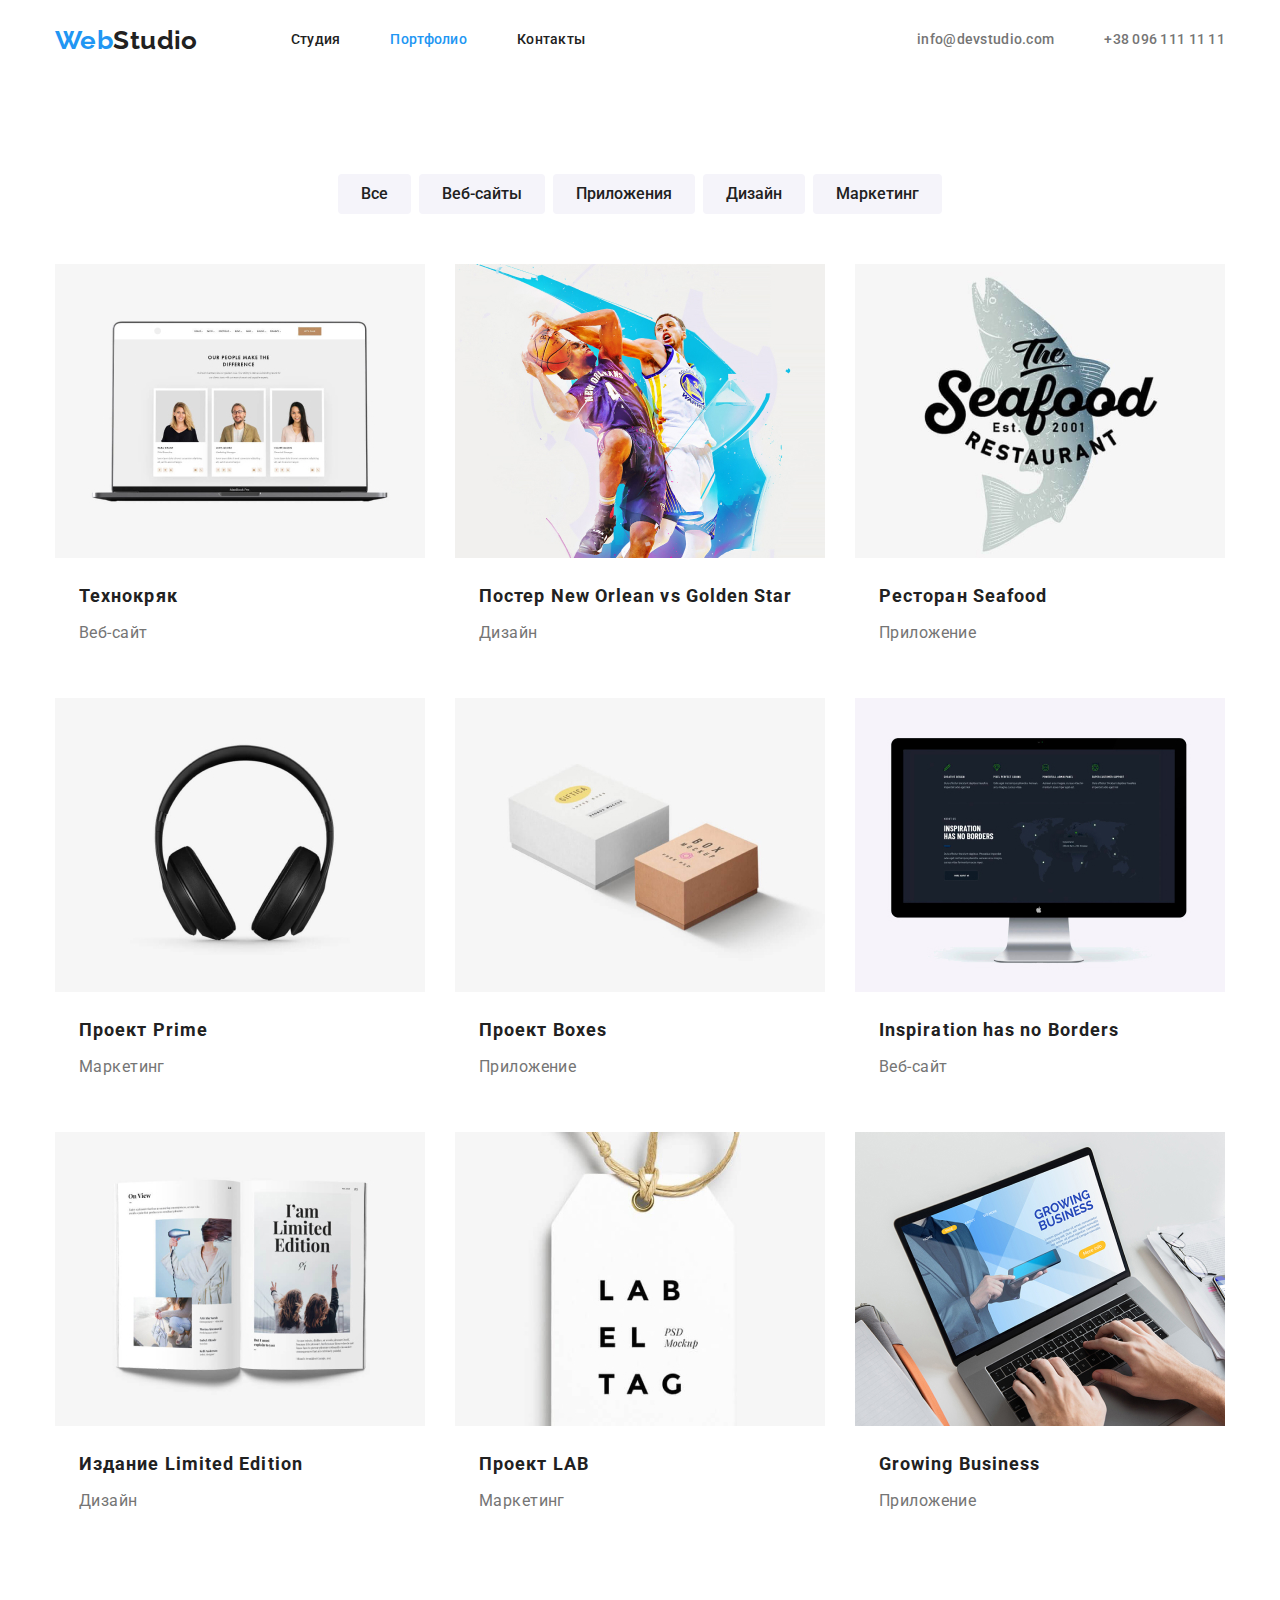
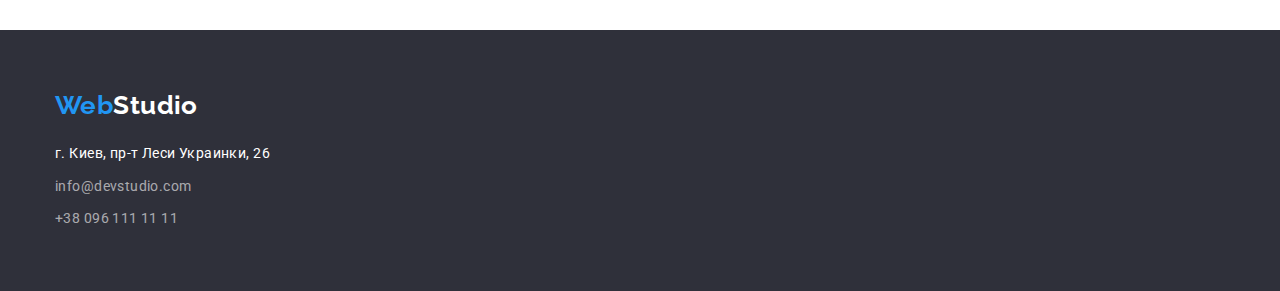
==== portfolio.html @ 5b0ddda3 "hw-03-v01" ====
<!DOCTYPE html>
<html lang="en">

    <head>
        <meta charset="UTF-8">
        <meta name="viewport" content="width=device-width, initial-scale=1.0">
        <title>WebStudio</title>
        <link href="https://fonts.googleapis.com/css2?family=Raleway:wght@700&family=Roboto:wght@400;500;700;900&display=swap"
            rel="stylesheet" />
        <link rel="stylesheet" href="https://cdnjs.cloudflare.com/ajax/libs/modern-normalize/1.0.0/modern-normalize.min.css" />
        <link rel="stylesheet" href="./css/styles.css" />
        <link rel="stylesheet" href="./css/portfolio.css" />
        
    </head>

    <body>
        <header>
            <div class="container">
                <nav class="main-nav">
                    <a href="./index.html" class="logo"><span class="logo-accent">Web</span>Studio</a>
        
                    <ul class="site-nav list">
                        <li class="item"><a href="./index.html" class="link">Студия</a></li>
                        <li class="item"><a href="./portfolio.html" class="link current">Портфолио</a></li>
                        <li class="item"><a href="#" class="link">Контакты</a></li>
                    </ul>
                </nav>
        
                <ul class="contacts list">
                    <li class="item">
                        <a href="mailto:info@devstudio.com" class="link">info@devstudio.com</a>
                    </li>
                    <li class="item">
                        <a href="tel:+380961111111" class="link">+38 096 111 11 11</a>
                    </li>
                </ul>
            </div>
        </header>

        <main>
            <div class="container">
                <!-- Buttons -->
                <h1 class="visually-hidden">Портфолио</h1>
                <ul class="selection list">
                    <li class="item">
                        <button class="button">Все</button>
                    </li>
                    <li class="item">
                        <button class="button">Веб-сайты</button>
                    </li>
                    <li class="item">
                        <button class="button">Приложения</button>
                    </li>
                    <li class="item">
                        <button class="button">Дизайн</button>
                    </li>
                    <li class="item">
                        <button class="button">Маркетинг</button>
                    </li>
                </ul>

                
                <!-- Portfolio layout -->
                <ul class="portfolio list">
                    <li class="item">
                        <a href="#" class="card">
                            <div class="card-thumb">
                                <img src="./images/potrfolio-technokriak.jpg" alt="технокряк" width="370" height="294">
                            </div>
                            <div class="card-content">
                                <h2 class="card-name">Технокряк</h2>
                                <p class="card-group">Веб-сайт</p>
                            </div>
                        </a>
                    </li>
                    <li class="item">
                        <a href="#" class="card">
                            <div class="card-thumb">
                                <img src="./images/potrfolio-poster-no-at-gs.jpg" alt="poster-new-orleans-at-golden-star" width="370"
                                height="294">
                            </div>
                            <div class="card-content">
                                <h2 class="card-name">Постер New Orlean vs Golden Star</h2>
                                <p class="card-group">Дизайн</p>
                            </div>
                        </a>
                    </li>
                    <li class="item">
                        <a href="#" class="card">
                            <div class="card-thumb">
                                <img src="./images/potrfolio-seafood-restaurant.jpg" alt="seafood-restaurant" width="370" height="294">
                            </div>
                            <div class="card-content">
                                <h2 class="card-name">Ресторан Seafood</h2>
                                <p class="card-group">Приложение</p>
                            </div>
                        </a>
                    </li>
                    <li class="item">
                        <a href="#" class="card">
                            <div class="card-thumb">
                                <img src="./images/potrfolio-prime-project.jpg" alt="project-prime" width="370" height="294">
                            </div>
                            <div class="card-content">
                                <h2 class="card-name">Проект Prime</h2>
                                <p class="card-group">Маркетинг</p>
                            </div>
                        </a>
                    </li>
                    <li class="item">
                        <a href="#" class="card">
                            <div class="card-thumb">
                                <img src="./images/potrfolio-boxes-project.jpg" alt="project-boxes" width="370" height="294">
                            </div>
                            <div class="card-content">
                                <h2 class="card-name">Проект Boxes</h2>
                                <p class="card-group">Приложение</p>
                            </div>
                        </a>
                    </li>
                    <li class="item">
                        <a href="#" class="card">
                            <div class="card-thumb">
                                <img src="./images/potrfolio-inspiration.jpg" alt="inspiration-has-no-borders" width="370" height="294">
                            </div>
                            <div class="card-content">
                                <h2 class="card-name">Inspiration has no Borders</h2>
                                <p class="card-group">Веб-сайт</p>
                            </div>
                        </a>
                    </li>
                    <li class="item">
                        <a href="#" class="card">
                            <div class="card-thumb">
                                <img src="./images/potrfolio-limited-edition.jpg" alt="limited-edition-ed" width="370" height="294">
                            </div>
                            <div class="card-content">
                                <h2 class="card-name">Издание Limited Edition</h2>
                                <p class="card-group">Дизайн</p>
                            </div>
                        </a>
                    </li>
                    <li class="item">
                        <a href="#" class="card">
                            <div class="card-thumb">
                                <img src="./images/potrfolio-lab-project.jpg" alt="project-lab" width="370" height="294">
                            </div>
                            <div class="card-content">
                                <h2 class="card-name">Проект LAB</h2>
                                <p class="card-group">Маркетинг</p>
                            </div>
                        </a>
                    </li>
                    <li class="item">
                        <a href="#" class="card">
                            <div class="card-thumb">
                                <img src="./images/potrfolio-growing-business.jpg" alt="growing-business" width="370" height="294">
                            </div>
                            <div class="card-content">
                                <h2 class="card-name">Growing Business</h2>
                                <p class="card-group">Приложение</p>
                            </div>
                        </a>
                    </li>
                </ul>
            </div>

        </main>

        <footer>
            <div class="container">
                <a href="./index.html" class="logo"><span class="logo-accent">Web</span><span
                        class="logo-inverse">Studio</span></a>
                <address class="address">
                    <a href="#" class="location">г. Киев, пр-т Леси Украинки, 26</a>
                    <ul class="address-contacts list">
                        <li class="item">
                            <a href="mailto:info@devstudio.com" class="link">info@devstudio.com</a>
                        </li>
                        <li class="item">
                            <a href="tel:+380961111111" class="link">+38 096 111 11 11</a>
                        </li>
                    </ul>
                </address>
            </div>
        </footer> 
    </body>
    
</html>
---- css/styles.css ----
:root {
  --title-text-color: #212121;
  --primary-text-color: #757575;
  --secondary-text-color: rgba(255, 255, 255, 0.6);
  --white-color: #ffffff;
  --accent-color: #2196f3;
  --background-light-color: #f5f4fa;
  --background-dark-color: #2f303a;
}

.list {
  padding: 0;
  margin: 0;
  list-style: none;
}

.container {
  margin-right: auto;
  margin-left: auto;
  width: 1200px;
  padding-left: 15px;
  padding-right: 15px;
}

h1,
h2,
h3,
h4,
h5,
h6,
p,
a,
li {
  margin: 0;
}

img {
  display: block;
  max-width: 100%;
  height: auto;
}

body {
  color: var(--primary-text-color);
  font-family: roboto, raleway, sans-serif;
  letter-spacing: 0.03em;
  font-weight: 400;
  font-size: 14px;
  line-height: 1.71;
}

/* Header */
header {
  background-color: var(--white-color);
}

header .container {
  display: flex;
  align-items: center;
  height: 80px;
}

/* General navigation in header */
.main-nav {
  display: flex;
  align-items: center;
}

/* Logo */
.logo {
  color: var(--title-text-color);
  font-family: raleway, sans-serif;
  font-weight: 700;
  font-size: 26px;
  line-height: 1.19;
  text-decoration: none;
}

.logo-accent {
  color: var(--accent-color);
}

.logo-inverse {
  color: var(--white-color);
}

/* Site navigation */
.site-nav {
  display: flex;
  margin-left: 93px;
}

.site-nav .item + .item {
  margin-left: 50px;
}

.site-nav .link {
  color: var(--title-text-color);
  font-weight: 500;
  font-size: 14px;
  line-height: 1.14;
  letter-spacing: 0.02em;
  text-decoration: none;
}

.site-nav .link:hover,
.site-nav .link:focus {
  color: var(--accent-color);
}

.site-nav .link.current {
  color: var(--accent-color);
}

/* Contacts */
.contacts {
  display: flex;
  margin-left: auto;
}

.contacts .item:not(:last-child) {
  margin-right: 50px;
}

.contacts .link {
  color: var(--primary-text-color);
  font-weight: 500;
  font-size: 14px;
  line-height: 1.14;
  letter-spacing: 0.02em;
  text-decoration: none;
}

.contacts .link:hover,
.contacts .link:focus {
  color: var(--accent-color);
}

/* Footer */
footer {
  color: var(--white-color);
  background-color: var(--background-dark-color);
}

footer .container {
  padding-top: 60px;
  padding-bottom: 60px;
}

.address {
  font-style: inherit;
  margin-top: 20px;
}

.location {
  color: var(--white-color);
  text-decoration: none;
}

.address-contacts .link {
  color: var(--secondary-text-color);
  text-decoration: none;
}

.address-contacts.list {
  margin-top: 9px;
  display: block;
}

.address-contacts .item + .item {
  margin-top: 9px;
}

/* Visually-hidden */
.visually-hidden {
  position: absolute;
  width: 1px;
  height: 1px;
  margin: -1px;
  border: 0;
  padding: 0;

  white-space: nowrap;
  clip-path: inset(100%);
  clip: rect(0 0 0 0);
  overflow: hidden;
}
---- css/portfolio.css ----
/* Button */
.button {
  display: inline-block;
  color: var(--title-text-color);
  background-color: var(--background-light-color);
  font-family: inherit;
  font-weight: 500;
  font-size: 16px;
  line-height: 1.62;
  text-align: center;
  text-decoration: none;
  border-radius: 4px;
  border: 1px solid transparent;
  padding: 6px 22px;
}

.button:hover,
.button:focus {
  color: var(--white-color);
  background-color: var(--accent-color);
}

.selection.list {
  display: flex;
  padding-top: 94px;
  justify-content: center;
  margin-bottom: 50px;
}

.selection.list .item + .item {
  margin-left: 8px;
}

/* Portfolio layout */
.portfolio.list {
  display: flex;
  flex-wrap: wrap;
  margin-left: -30px;
  margin-top: -30px;
  padding-bottom: 94px;
}

.portfolio.list .item {
  flex-basis: calc(100% / 3) - 30px;
  margin-left: 30px;
  margin-top: 30px;
}

.card {
  text-decoration: none;
  color: inherit;
}

.card-content {
  padding: 20px 24px;
}

.card-name {
  color: var(--title-text-color);
  font-weight: 700;
  font-size: 18px;
  line-height: 2;
  letter-spacing: 0.06em;
  text-decoration: none;
  margin-bottom: 4px;
}

.card-group {
  font-size: 16px;
  line-height: 1.87;
  text-decoration: none;
}
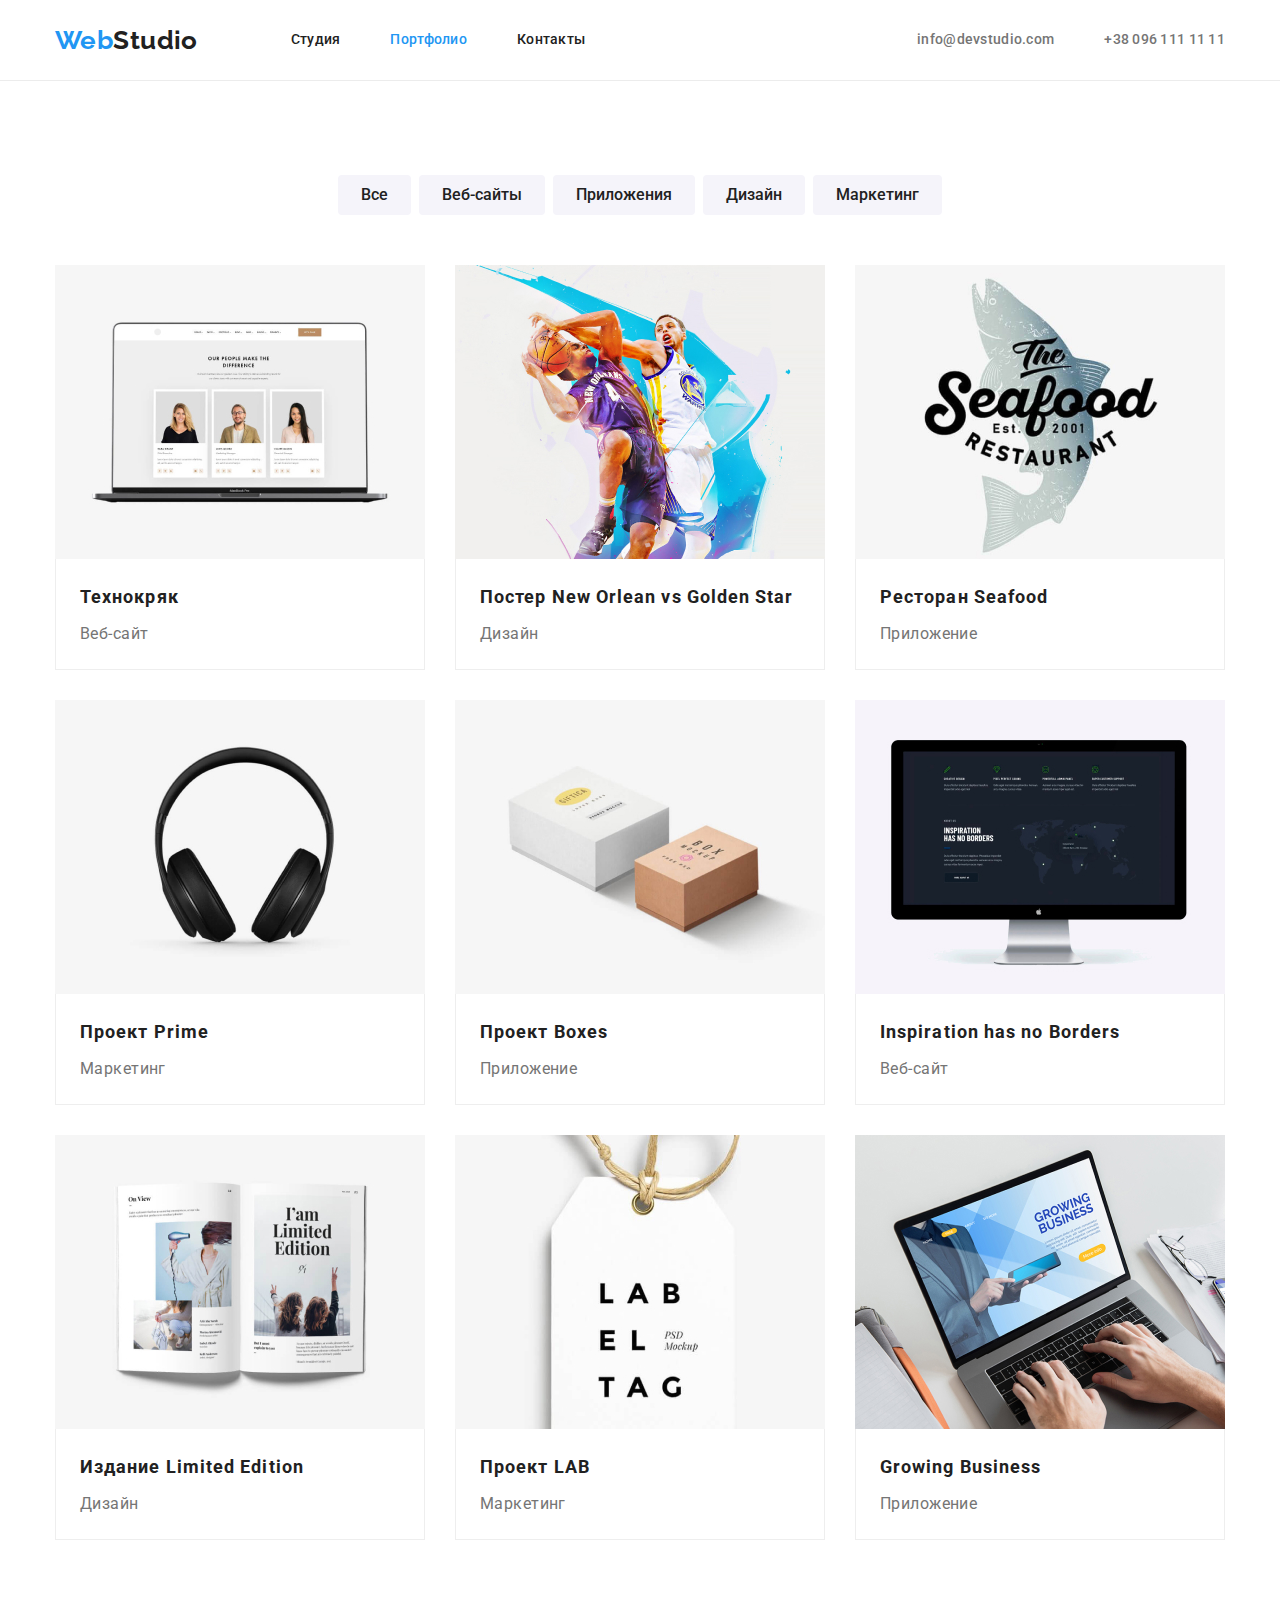
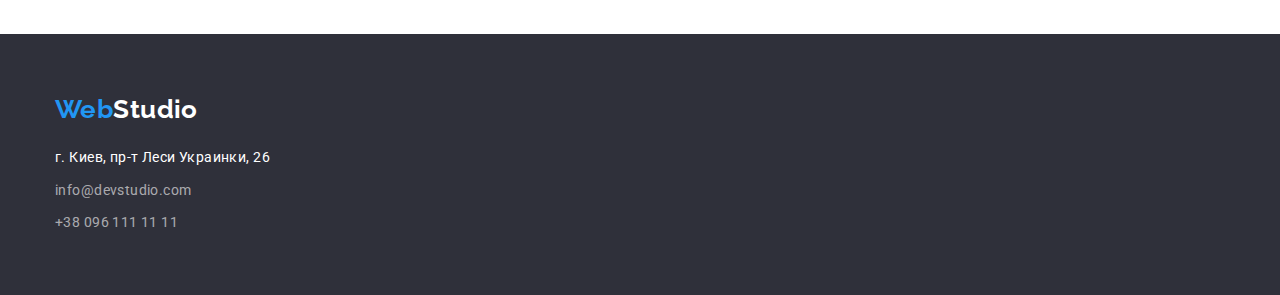
==== commit 1e17366b: "hw-03-v02" ====
--- a/portfolio.html
+++ b/portfolio.html
@@ -38,7 +38,7 @@
         </header>
 
         <main>
-            <div class="container">
+            <div class="portfolio container">
                 <!-- Buttons -->
                 <h1 class="visually-hidden">Портфолио</h1>
                 <ul class="selection list">
@@ -64,9 +64,7 @@
                 <ul class="portfolio list">
                     <li class="item">
                         <a href="#" class="card">
-                            <div class="card-thumb">
-                                <img src="./images/potrfolio-technokriak.jpg" alt="технокряк" width="370" height="294">
-                            </div>
+                            <img src="./images/potrfolio-technokriak.jpg" alt="технокряк" width="370" height="294">
                             <div class="card-content">
                                 <h2 class="card-name">Технокряк</h2>
                                 <p class="card-group">Веб-сайт</p>
@@ -75,10 +73,8 @@
                     </li>
                     <li class="item">
                         <a href="#" class="card">
-                            <div class="card-thumb">
-                                <img src="./images/potrfolio-poster-no-at-gs.jpg" alt="poster-new-orleans-at-golden-star" width="370"
-                                height="294">
-                            </div>
+                            <img src="./images/potrfolio-poster-no-at-gs.jpg" alt="poster-new-orleans-at-golden-star" width="370"
+                            height="294">
                             <div class="card-content">
                                 <h2 class="card-name">Постер New Orlean vs Golden Star</h2>
                                 <p class="card-group">Дизайн</p>
@@ -87,9 +83,7 @@
                     </li>
                     <li class="item">
                         <a href="#" class="card">
-                            <div class="card-thumb">
-                                <img src="./images/potrfolio-seafood-restaurant.jpg" alt="seafood-restaurant" width="370" height="294">
-                            </div>
+                            <img src="./images/potrfolio-seafood-restaurant.jpg" alt="seafood-restaurant" width="370" height="294">
                             <div class="card-content">
                                 <h2 class="card-name">Ресторан Seafood</h2>
                                 <p class="card-group">Приложение</p>
@@ -98,9 +92,7 @@
                     </li>
                     <li class="item">
                         <a href="#" class="card">
-                            <div class="card-thumb">
-                                <img src="./images/potrfolio-prime-project.jpg" alt="project-prime" width="370" height="294">
-                            </div>
+                            <img src="./images/potrfolio-prime-project.jpg" alt="project-prime" width="370" height="294">
                             <div class="card-content">
                                 <h2 class="card-name">Проект Prime</h2>
                                 <p class="card-group">Маркетинг</p>
@@ -109,9 +101,7 @@
                     </li>
                     <li class="item">
                         <a href="#" class="card">
-                            <div class="card-thumb">
-                                <img src="./images/potrfolio-boxes-project.jpg" alt="project-boxes" width="370" height="294">
-                            </div>
+                            <img src="./images/potrfolio-boxes-project.jpg" alt="project-boxes" width="370" height="294">
                             <div class="card-content">
                                 <h2 class="card-name">Проект Boxes</h2>
                                 <p class="card-group">Приложение</p>
@@ -120,9 +110,7 @@
                     </li>
                     <li class="item">
                         <a href="#" class="card">
-                            <div class="card-thumb">
-                                <img src="./images/potrfolio-inspiration.jpg" alt="inspiration-has-no-borders" width="370" height="294">
-                            </div>
+                            <img src="./images/potrfolio-inspiration.jpg" alt="inspiration-has-no-borders" width="370" height="294">
                             <div class="card-content">
                                 <h2 class="card-name">Inspiration has no Borders</h2>
                                 <p class="card-group">Веб-сайт</p>
@@ -131,9 +119,7 @@
                     </li>
                     <li class="item">
                         <a href="#" class="card">
-                            <div class="card-thumb">
-                                <img src="./images/potrfolio-limited-edition.jpg" alt="limited-edition-ed" width="370" height="294">
-                            </div>
+                            <img src="./images/potrfolio-limited-edition.jpg" alt="limited-edition-ed" width="370" height="294">
                             <div class="card-content">
                                 <h2 class="card-name">Издание Limited Edition</h2>
                                 <p class="card-group">Дизайн</p>
@@ -142,9 +128,7 @@
                     </li>
                     <li class="item">
                         <a href="#" class="card">
-                            <div class="card-thumb">
-                                <img src="./images/potrfolio-lab-project.jpg" alt="project-lab" width="370" height="294">
-                            </div>
+                            <img src="./images/potrfolio-lab-project.jpg" alt="project-lab" width="370" height="294">
                             <div class="card-content">
                                 <h2 class="card-name">Проект LAB</h2>
                                 <p class="card-group">Маркетинг</p>
@@ -153,9 +137,7 @@
                     </li>
                     <li class="item">
                         <a href="#" class="card">
-                            <div class="card-thumb">
-                                <img src="./images/potrfolio-growing-business.jpg" alt="growing-business" width="370" height="294">
-                            </div>
+                            <img src="./images/potrfolio-growing-business.jpg" alt="growing-business" width="370" height="294">
                             <div class="card-content">
                                 <h2 class="card-name">Growing Business</h2>
                                 <p class="card-group">Приложение</p>
--- a/css/styles.css
+++ b/css/styles.css
@@ -6,6 +6,8 @@
   --accent-color: #2196f3;
   --background-light-color: #f5f4fa;
   --background-dark-color: #2f303a;
+  --option-light-color-a: #ececec;
+  --option-light-color-b: #eeeeee;
 }
 
 .list {
@@ -52,6 +54,7 @@
 /* Header */
 header {
   background-color: var(--white-color);
+  border-bottom: 1px solid var(--option-light-color-a);
 }
 
 header .container {
@@ -101,6 +104,8 @@
   line-height: 1.14;
   letter-spacing: 0.02em;
   text-decoration: none;
+  padding-top: 32px;
+  padding-bottom: 32px;
 }
 
 .site-nav .link:hover,
--- a/css/portfolio.css
+++ b/css/portfolio.css
@@ -20,9 +20,13 @@
   background-color: var(--accent-color);
 }
 
+.portfolio.container {
+  padding-top: 94px;
+  padding-bottom: 94px;
+}
+
 .selection.list {
   display: flex;
-  padding-top: 94px;
   justify-content: center;
   margin-bottom: 50px;
 }
@@ -37,22 +41,26 @@
   flex-wrap: wrap;
   margin-left: -30px;
   margin-top: -30px;
-  padding-bottom: 94px;
 }
 
 .portfolio.list .item {
   flex-basis: calc(100% / 3) - 30px;
   margin-left: 30px;
   margin-top: 30px;
+  width: 370px;
 }
 
 .card {
+  display: block;
   text-decoration: none;
   color: inherit;
 }
 
 .card-content {
+  background-color: var(--white-color);
   padding: 20px 24px;
+  border: 1px solid var(--option-light-color-b);
+  border-top: hidden;
 }
 
 .card-name {
